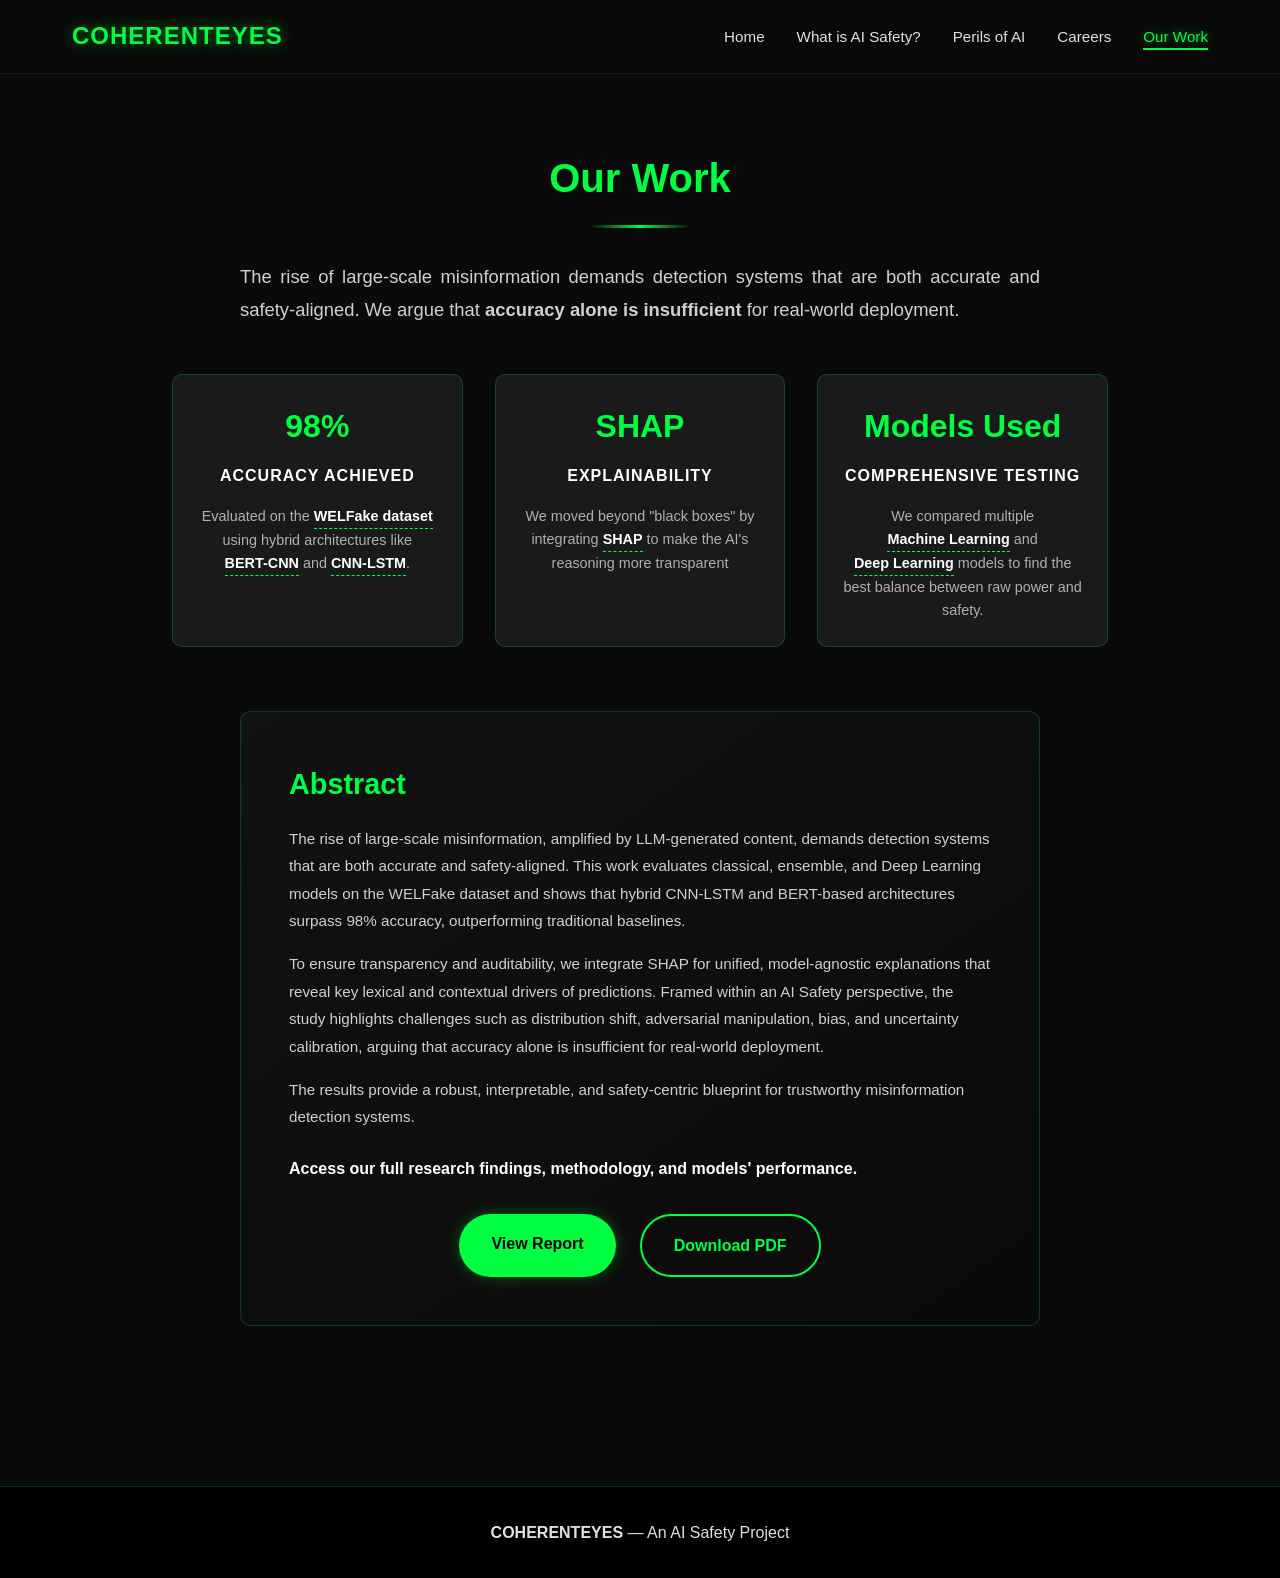
==== website/work.html @ 1b557c10 "upload website & WELFake dataset" ====
<!DOCTYPE html>
<html lang="en">
<head>
    <meta charset="UTF-8">
    <meta name="viewport" content="width=device-width, initial-scale=1.0">
    <title>Our Work - COHERENTEYES</title>
    <link rel="stylesheet" href="styles.css">
</head>
<body>

    <nav class="navbar">
        <div class="nav-container">
            <a href="index.html" class="logo">COHERENTEYES</a>
            <div class="menu-toggle">
                <div class="bar"></div>
                <div class="bar"></div>
                <div class="bar"></div>
            </div>
            <ul class="nav-links">
                <li><a href="index.html">Home</a></li>
                <li><a href="definition.html">What is AI Safety?</a></li>
                <li><a href="perils.html">Perils of AI</a></li>
                <li><a href="careers.html">Careers</a></li>
                <li><a href="work.html" class="active">Our Work</a></li>
            </ul>
        </div>
    </nav>

    <section class="content-section">
        <div class="container">
            <h2 class="section-title">Our Work</h2>
            
            <div style="max-width: 800px; margin: 0 auto; text-align: center; margin-bottom: 3rem;">
                <p class="intro-text">
                    The rise of large-scale misinformation demands detection systems that are both accurate and safety-aligned. We argue that <strong>accuracy alone is insufficient</strong> for real-world deployment.
                </p>
            </div>
    
            <div class="career-reasons-grid"> 
                
                <div class="career-reason-card" style="text-align: center;">
                    <h4 style="color: #00ff41; font-size: 2rem; margin-bottom: 0.5rem;">98%</h4>
                    <p style="color: #fff; font-weight: bold; margin-bottom: 1rem; text-transform: uppercase; letter-spacing: 1px;">Accuracy Achieved</p>
                    <p style="font-size: 0.9rem; color: #b0b0b0; line-height: 1.6;">
                        Evaluated on the 
                        <span class="term-trigger" tabindex="0">
                            WELFake dataset
                            <span class="term-panel">A large-scale dataset of 72,131 news articles used for training robust detection models.</span>
                        </span>
                        using hybrid architectures like
                        <span class="term-trigger" tabindex="0">
                            BERT-CNN
                            <span class="term-panel"><strong>BERT-CNN:</strong> A powerful model that combines BERT (for understanding language context) with CNNs (for spotting key patterns).</span>
                        </span>
                        and 
                        <span class="term-trigger" tabindex="0">
                            CNN-LSTM
                            <span class="term-panel"><strong>CNN-LSTM:</strong> A hybrid model that excels at analyzing both specific keywords and the flow of sentences over time.</span>
                        </span>.
                    </p>
                </div>
    
                <div class="career-reason-card" style="text-align: center;">
                    <h4 style="color: #00ff41; font-size: 2rem; margin-bottom: 0.5rem;">SHAP</h4>
                    <p style="color: #fff; font-weight: bold; margin-bottom: 1rem; text-transform: uppercase; letter-spacing: 1px;">Explainability</p>
                    <p style="font-size: 0.9rem; color: #b0b0b0; line-height: 1.6;">
                        We moved beyond "black boxes" by integrating 
                        <span class="term-trigger" tabindex="0">
                            SHAP
                            <span class="term-panel"><strong>SHapley Additive exPlanations:</strong> A method that highlights exactly which words or phrases caused the AI to flag an article as fake.</span>
                        </span>
                        to make the AI's reasoning more transparent
                    </p>
                </div>
    
                <div class="career-reason-card" style="text-align: center;">
                    <h4 style="color: #00ff41; font-size: 2rem; margin-bottom: 0.5rem;">Models Used</h4>
                    <p style="color: #fff; font-weight: bold; margin-bottom: 1rem; text-transform: uppercase; letter-spacing: 1px;">Comprehensive Testing</p>
                    <p style="font-size: 0.9rem; color: #b0b0b0; line-height: 1.6;">
                        We compared multiple
                        <span class="term-trigger" tabindex="0">
                            Machine Learning
                            <span class="term-panel">Classical approaches like Random Forest and SVM that are highly interpretable and fast.</span>
                        </span>
                        and 
                        <span class="term-trigger" tabindex="0">
                            Deep Learning
                            <span class="term-panel">Complex CNN and BERT-based models that offer higher accuracy but are harder to explain.</span>
                        </span>
                        models to find the best balance between raw power and safety.
                    </p>
                </div>
            </div>
    
            <div class="work-summary-container" style="margin-top: 4rem;">
                <div class="pdf-preview" style="text-align: left; background: linear-gradient(145deg, #121212, #0a0a0a); border: 1px solid rgba(0, 255, 65, 0.2); padding: 3rem;">
                    <div style="display: flex; gap: 3rem; flex-wrap: wrap; align-items: center;">
                        
                        <div style="flex: 2; min-width: 300px;">
                            <h3 style="color: #00ff41; margin-bottom: 1rem; font-size: 1.8rem;">Abstract</h3>
                            
                            <p style="margin-bottom: 1rem; line-height: 1.8; color: #d0d0d0; font-size: 0.95rem;">
                                The rise of large-scale misinformation, amplified by LLM-generated content, demands detection systems that are both accurate and safety-aligned. This work evaluates classical, ensemble, and Deep Learning models on the WELFake dataset and shows that hybrid CNN-LSTM and BERT-based architectures surpass 98% accuracy, outperforming traditional baselines.
                            </p>
                            
                            <p style="margin-bottom: 1rem; line-height: 1.8; color: #d0d0d0; font-size: 0.95rem;">
                                To ensure transparency and auditability, we integrate SHAP for unified, model-agnostic explanations that reveal key lexical and contextual drivers of predictions. Framed within an AI Safety perspective, the study highlights challenges such as distribution shift, adversarial manipulation, bias, and uncertainty calibration, arguing that accuracy alone is insufficient for real-world deployment.
                            </p>
    
                            <p style="margin-bottom: 1.5rem; line-height: 1.8; color: #d0d0d0; font-size: 0.95rem;">
                                The results provide a robust, interpretable, and safety-centric blueprint for trustworthy misinformation detection systems.
                            </p>
    
                            <p style="margin-bottom: 1rem; color: #fff; font-weight: 600;">Access our full research findings, methodology, and models' performance.</p>
                            
                            <div class="button-group" style="justify-content: flex-start; justify-content: center; margin-top: 2rem;">
                                <a href="COHERENTEYES_Report.pdf" target="_blank" class="btn-primary">View Report</a>
                                <a href="COHERENTEYES_Report.pdf" download class="btn-secondary">Download PDF</a>
                            </div>
                        </div>   
                    </div>
                </div>
            </div> 
        </div>
    </section>

    <footer class="footer">
        <div class="container">
            <p><strong>COHERENTEYES</strong> — An AI Safety Project</p>
        </div>
    </footer>
    <script src="script.js"></script>
</body>
</html>
---- website/styles.css ----
/* Reset and Base Styles */
* {
    margin: 0;
    padding: 0;
    box-sizing: border-box;
}

body {
    font-family: 'Inter', 'Segoe UI', 'Roboto', sans-serif;
    background-color: #0a0a0a;
    color: #e0e0e0;
    line-height: 1.7;
    overflow-x: hidden;
    padding-top: 80px; /* Prevent navbar from covering content on all pages */
}

/* Smooth Scrolling */
html {
    scroll-behavior: smooth;
}

/* --- NAVIGATION BAR --- */
.navbar {
    position: fixed;
    top: 0;
    left: 0;
    right: 0;
    background-color: rgba(10, 10, 10, 0.95);
    backdrop-filter: blur(10px);
    z-index: 1000;
    padding: 1rem 0;
    border-bottom: 1px solid rgba(0, 255, 65, 0.1);
    transition: all 0.3s ease;
}

.nav-container {
    max-width: 1200px;
    margin: 0 auto;
    padding: 0 2rem;
    display: flex;
    justify-content: space-between;
    align-items: center;
}

.logo {
    font-size: 1.5rem;
    font-weight: 700;
    color: #00ff41;
    letter-spacing: 1px;
    text-shadow: 0 0 15px rgba(0, 255, 65, 0.5);
    text-decoration: none;
}

.nav-links {
    display: flex;
    list-style: none;
    gap: 2rem;
}

.nav-links a {
    color: #e0e0e0;
    text-decoration: none;
    font-weight: 500;
    transition: all 0.3s ease;
    position: relative;
    font-size: 0.95rem;
}

.nav-links a:hover, .nav-links a.active {
    color: #00ff41;
    text-shadow: 0 0 10px rgba(0, 255, 65, 0.5);
}

.nav-links a::after {
    content: '';
    position: absolute;
    bottom: -5px;
    left: 0;
    width: 0;
    height: 2px;
    background: #00ff41;
    transition: width 0.3s ease;
}

.nav-links a:hover::after, .nav-links a.active::after {
    width: 100%;
}

/* Mobile Menu Toggle (Hidden on Desktop) */
.menu-toggle {
    display: none;
    flex-direction: column;
    cursor: pointer;
    gap: 6px;
}

.bar {
    width: 25px;
    height: 3px;
    background-color: #00ff41;
    border-radius: 3px;
    transition: all 0.3s ease;
}

/* --- HERO SECTION (Home Page) --- */
.hero {
    min-height: calc(100vh - 80px); /* Adjust for navbar height */
    display: flex;
    flex-direction: column;
    justify-content: center;
    align-items: center;
    text-align: center;
    padding: 2rem;
    background: linear-gradient(135deg, #0a0a0a 0%, #1a1a1a 100%);
    position: relative;
    margin-top: -20px; /* Slight offset correction */
}

.hero-content {
    max-width: 800px;
}

.hero-title {
    font-size: 4.5rem;
    font-weight: 900;
    color: #00ff41;
    margin-bottom: 1rem;
    text-shadow: 0 0 30px rgba(0, 255, 65, 0.6);
    letter-spacing: 3px;
    animation: fadeInUp 1s ease;
}

.hero-subtitle {
    font-size: 1.8rem;
    color: #00ff41;
    margin-bottom: 1rem;
    font-weight: 600;
    animation: fadeInUp 1.2s ease;
}

.hero-tagline {
    font-size: 1.2rem;
    color: #b0b0b0;
    font-weight: 300;
    animation: fadeInUp 1.4s ease;
}

/* --- SECTION BUTTONS --- */
.hero-buttons {
    display: grid;
    justify-content: center;
    gap: 1.5rem;
    margin-top: 3rem;
    animation: fadeInUp 1.6s ease; /* Fades in slightly after the text */
    grid-template-columns: repeat(2, 1fr);
}

/* Ensure buttons are consistent in size */
.hero-buttons .btn-secondary {
    min-width: 220px;
    text-align: center;
    background: rgba(0, 10, 0, 0.6); /* Slight background to make text pop over hero bg */
    backdrop-filter: blur(5px);
}

/* Hover effect specific to these buttons */
.hero-buttons .btn-secondary:hover {
    background: rgba(0, 255, 65, 0.15);
    transform: translateY(-5px);
    box-shadow: 0 0 20px rgba(0, 255, 65, 0.3);
}

/* Mobile adjustment for homepage */
@media (max-width: 768px) {
    .hero-title {
        font-size: 3rem;
    }

    .hero-subtitle {
        font-size: 1.4rem;
    }

    .hero-tagline {
        font-size: 1rem;
    }
    
    .hero-buttons {
        flex-direction: column;
        grid-template-columns: 1fr;
        justify-items: center;
        width: 100%;
    }
    
    .hero-buttons .btn-secondary {
        width: 100%;
        max-width: 300px;
    }
}

/* --- CONTENT SECTIONS --- */
.content-section {
    padding: 4rem 0;
    min-height: 80vh; /* Ensures pages feel substantial */
}

.dark-section {
    background-color: #121212;
}

.container {
    max-width: 1000px; /* Slightly narrower for readability */
    margin: 0 auto;
    padding: 0 2rem;
}

.section-title {
    font-size: 2.5rem;
    color: #00ff41;
    margin-bottom: 2rem;
    text-align: center;
    position: relative;
    padding-bottom: 1rem;
}

.section-title::after {
    content: '';
    position: absolute;
    bottom: 0;
    left: 50%;
    transform: translateX(-50%);
    width: 100px;
    height: 3px;
    background: linear-gradient(90deg, transparent, #00ff41, transparent);
}

.intro-text, .closing-text {
    font-size: 1.15rem;
    line-height: 1.8;
    margin-bottom: 2rem;
    color: #d0d0d0;
    text-align: justify;
}

/* Definition Box */
.definition-box {
    background: linear-gradient(135deg, rgba(0, 255, 65, 0.1) 0%, rgba(0, 255, 65, 0.05) 100%);
    border: 2px solid rgba(0, 255, 65, 0.3);
    border-radius: 10px;
    padding: 2rem;
    margin: 2rem 0;
    box-shadow: 0 0 20px rgba(0, 255, 65, 0.1);
}

.definition-box p {
    font-size: 1.2rem;
    line-height: 1.6;
    text-align: center;
    color: #fff;
}

/* Principles Grid */
.principles-grid {
    display: grid;
    grid-template-columns: repeat(auto-fit, minmax(280px, 1fr));
    gap: 2rem;
    margin: 3rem 0;
}

.principle-card {
    background: #1a1a1a;
    border: 1px solid rgba(0, 255, 65, 0.2);
    border-radius: 10px;
    padding: 2rem;
    text-align: center;
    transition: all 0.3s ease;

    /* Vertical centering */
    display: flex;
    flex-direction: column;
    justify-content: center; /* Pushes content to the vertical center */
    align-items: center;     /* Ensures horizontal center */
}

.principle-card:hover {
    transform: translateY(-5px);
    border-color: #00ff41;
    box-shadow: 0 10px 30px rgba(0, 255, 65, 0.2);
}

.principle-card h3 {
    color: #00ff41;
    font-size: 1.5rem;
    margin-bottom: 1rem;
}

/* Our Work - Summary Page */
.work-summary-container {
    text-align: center;
    max-width: 800px;
    margin: 0 auto;
}

.pdf-preview {
    background: #1a1a1a;
    border: 1px solid rgba(0, 255, 65, 0.3);
    border-radius: 10px;
    padding: 3rem;
    margin: 2rem 0;
    display: flex;
    flex-direction: column;
    align-items: center;
    gap: 1.5rem;
}

.pdf-icon {
    font-size: 4rem;
    color: #00ff41;
}

.button-group {
    display: flex;
    gap: 1.5rem;
    justify-content: center;
    flex-wrap: wrap;
}

.btn-primary, .btn-secondary {
    padding: 1rem 2rem;
    border-radius: 50px;
    font-weight: 700;
    text-decoration: none;
    transition: all 0.3s ease;
    display: inline-block;
}

.btn-primary {
    background: #00ff41;
    color: #000;
    box-shadow: 0 0 15px rgba(0, 255, 65, 0.3);
}

.btn-secondary {
    background: transparent;
    border: 2px solid #00ff41;
    color: #00ff41;
}

.btn-primary:hover {
    background: #fff;
    transform: translateY(-3px);
}

.btn-secondary:hover {
    background: rgba(0, 255, 65, 0.1);
    transform: translateY(-3px);
}

/* Careers Section */
.career-subsection {
    margin: 3rem 0;
}

.career-subsection h3 {
    color: #00ff41;
    font-size: 1.8rem;
    margin-bottom: 1.5rem;
}

.career-reasons-grid {
    display: grid;
    grid-template-columns: repeat(auto-fit, minmax(280px, 1fr));
    gap: 2rem;
    margin: 2rem 0;
}

.career-reason-card {
    background: #1a1a1a;
    border: 1px solid rgba(0, 255, 65, 0.2);
    border-radius: 10px;
    padding: 1.5rem;
    transition: all 0.3s ease;
}

.career-reason-card:hover {
    transform: translateY(-3px);
    border-color: #00ff41;
    box-shadow: 0 5px 20px rgba(0, 255, 65, 0.2);
}

.career-reason-card h4 {
    color: #00ff41;
    font-size: 1.2rem;
    margin-bottom: 0.8rem;
}

/* --- Force 2-Column Grid (2x2 Layout) --- */
.grid-2-col {
    grid-template-columns: repeat(2, 1fr) !important;
}

/* Ensure it still stacks into 1 column on mobile phones */
@media (max-width: 768px) {
    .grid-2-col {
        grid-template-columns: 1fr !important;
    }
}

.regional-leaders {
    margin: 2rem 0;
}

.region-card {
    background: #1a1a1a;
    border: 1px solid rgba(0, 255, 65, 0.2);
    border-radius: 10px;
    padding: 2rem;
    margin: 2rem 0;
    transition: all 0.3s ease;
}

.region-card:hover{
    transform: translateY(-3px);
    border-color: #00ff41;
    box-shadow: 0 5px 20px rgba(0, 255, 65, 0.2);
}

.region-card h4 {
    color: #00ff41;
    font-size: 1.4rem;
    margin-bottom: 1rem;
}

.region-card p {
    line-height: 1.7;
    margin-bottom: 1rem;
}

.outlook-box {
    background: linear-gradient(135deg, rgba(0, 255, 65, 0.1) 0%, rgba(0, 255, 65, 0.05) 100%);
    border: 2px solid rgba(0, 255, 65, 0.3);
    border-radius: 10px;
    padding: 2rem;
    margin: 2rem 0;
}

.outlook-box h4 {
    color: #00ff41;
    font-size: 1.4rem;
    margin-bottom: 1rem;
}

/* Footer */
.footer {
    background: #000;
    padding: 2rem 0;
    text-align: center;
    border-top: 1px solid rgba(0, 255, 65, 0.2);
    margin-top: 4rem;
}

/* --- ANIMATIONS --- */
@keyframes fadeInUp {
    from { opacity: 0; transform: translateY(30px); }
    to { opacity: 1; transform: translateY(0); }
}

@keyframes bounce {
    0%, 20%, 50%, 80%, 100% { transform: translateY(0); }
    40% { transform: translateY(-15px); }
    60% { transform: translateY(-7px); }
}

/* --- RESPONSIVE DESIGN (Mobile Nav Fix) --- */
@media (max-width: 768px) {
    .menu-toggle {
        display: flex; /* Show hamburger icon */
    }

    .nav-links {
        display: none; /* Hide links by default */
        flex-direction: column;
        position: absolute;
        top: 100%; /* Below navbar */
        left: 0;
        right: 0;
        background-color: rgba(10, 10, 10, 0.98);
        padding: 2rem;
        gap: 1.5rem;
        border-bottom: 1px solid rgba(0, 255, 65, 0.1);
        text-align: center;
    }

    .nav-links.active {
        display: flex; /* Show when toggled */
    }

    .hero-title {
        font-size: 3rem;
    }
    
    .section-title {
        font-size: 2rem;
    }
}

/* CTA Section */
.cta-section {
    text-align: center;
    margin: 4rem 0;
}

.cta-button {
    display: inline-block;
    background: #00ff41;
    color: #000;
    padding: 1.2rem 2.5rem;
    border-radius: 50px;
    font-size: 1.2rem;
    font-weight: 700;
    text-decoration: none;
    transition: all 0.3s ease;
    box-shadow: 0 5px 20px rgba(0, 255, 65, 0.3);
}

.cta-button:hover {
    transform: translateY(-3px) scale(1.05);
    box-shadow: 0 10px 30px rgba(0, 255, 65, 0.5);
    text-shadow: 0 0 10px rgba(0, 0, 0, 0.5);
}

.cta-description {
    margin-top: 1rem;
    color: #b0b0b0;
    font-size: 1rem;
}

/* Perils Horizontal Layout with Images */
.peril-horizontal {
    display: flex;
    gap: 3rem;
    align-items: center;
    margin: 3rem 0;
    padding: 2rem;
    background: #1a1a1a;
    border: 1px solid rgba(255, 255, 255, 0.1);
    border-radius: 15px;
    transition: all 0.3s ease;
}

.peril-horizontal:hover {
    border-color: rgba(0, 255, 65, 0.4);
    box-shadow: 0 10px 30px rgba(0, 255, 65, 0.15);
}

.peril-horizontal.reverse {
    flex-direction: row-reverse;
}

.peril-image-container {
    flex: 0 0 300px;
    min-width: 300px;
}

.peril-image {
    width: 100%;
    height: auto;
    border-radius: 10px;
    box-shadow: 0 5px 20px rgba(0, 0, 0, 0.5);
    border: 2px solid rgba(0, 255, 65, 0.2);
}

.peril-content {
    flex: 1;
}

.peril-horizontal h3 {
    color: #00ff41;
    font-size: 1.8rem;
    margin-bottom: 1rem;
}

.peril-description {
    font-size: 1.05rem;
    line-height: 1.7;
    margin-bottom: 1rem;
    text-align: justify;
}

.peril-example, .peril-stats {
    background: rgba(0, 255, 65, 0.05);
    border-left: 3px solid #00ff41;
    padding: 1rem;
    margin: 1rem 0;
    font-size: 0.95rem;
}

.peril-insight {
    font-style: italic;
    color: #b0b0b0;
    margin-top: 1rem;
}

.sectors-affected, .bias-types {
    margin: 1rem 0;
}

.sectors-affected ul {
    list-style: none;
    padding-left: 1rem;
}

.sectors-affected li {
    margin: 0.5rem 0;
    padding-left: 1.5rem;
    position: relative;
}

.sectors-affected li::before {
    content: '▸';
    color: #00ff41;
    position: absolute;
    left: 0;
}

.highlighted-peril-horizontal {
    border: 2px solid rgba(0, 255, 65, 0.4);
    background: linear-gradient(135deg, rgba(0, 255, 65, 0.05) 0%, rgba(0, 255, 65, 0.02) 100%);
}

.connection-box {
    background: rgba(0, 255, 65, 0.1);
    border: 1px solid rgba(0, 255, 65, 0.3);
    border-radius: 5px;
    padding: 1rem;
    margin-top: 1rem;
}

/* Text Tweaks */
.large-text {
    font-size: 1.3rem;
    text-align: center;
    max-width: 800px;
    margin: 0 auto 2rem auto;
}

.text-center {
    text-align: center;
}

.divider {
    border: 0;
    height: 1px;
    background-image: linear-gradient(to right, rgba(0, 0, 0, 0), rgba(0, 255, 65, 0.3), rgba(0, 0, 0, 0));
    margin: 4rem 0;
}

/* The Pivot Box (Bridge) */
.pivot-box {
    background: linear-gradient(135deg, #002209 0%, #000 100%);
    border-left: 5px solid #00ff41;
    padding: 3rem;
    margin: 4rem 0;
    border-radius: 0 10px 10px 0;
    position: relative;
}

.pivot-box h2 {
    color: #fff;
    font-size: 2rem;
    margin-bottom: 1rem;
}

.pivot-box p {
    font-size: 1.2rem;
    color: #e0e0e0;
    max-width: 800px;
}

/* Updated Definition Box */
.def-lead {
    font-size: 1.2 rem !important;
    font-weight: 300;
}

.visual-img {
    width: 100%;
    border-radius: 10px;
    border: 1px solid rgba(0, 255, 65, 0.2);
    box-shadow: 0 10px 30px rgba(0,0,0,0.5);
}

/* Updated Principle Cards */
.card-icon {
    font-size: 2.5rem;
    margin-bottom: 1rem;
}

.tech-term {
    font-size: 0.85rem;
    text-transform: uppercase;
    letter-spacing: 1px;
    color: #00ff41;
    margin-bottom: 0.5rem;
    opacity: 0.8;
}

.feature-panel {
    display: flex;
    gap: 3rem;
    align-items: center;
    margin: 3rem 0;
    padding: 2rem;
    background: #1a1a1a;
    border: 1px solid rgba(255, 255, 255, 0.1);
    border-radius: 15px;
    transition: all 0.3s ease;
}

.feature-panel:hover {
    border-color: rgba(0, 255, 65, 0.4);
    box-shadow: 0 10px 30px rgba(0, 255, 65, 0.15);
}

.feature-panel.reverse {
    flex-direction: row-reverse;
}

.feature-image-container {
    flex: 0 0 300px;
    min-width: 300px;
}

.feature-image {
    width: 100%;
    height: auto;
    border-radius: 10px;
    box-shadow: 0 5px 20px rgba(0, 0, 0, 0.5);
    border: 2px solid rgba(0, 255, 65, 0.2);
}

.feature-content {
    flex: 1;
}

.feature-panel h3 {
    color: #00ff41;
    font-size: 1.8rem;
    margin-bottom: 1rem;
}

.feature-description {
    font-size: 1.05rem;
    line-height: 1.7;
    margin-bottom: 1rem;
    text-align: justify;
    color: #d0d0d0;
}

/* --- MOBILE RESPONSIVENESS FOR PANELS --- */
@media (max-width: 768px) {
    .feature-panel, 
    .feature-panel.reverse {
        flex-direction: column !important;
        gap: 1.5rem;
        padding: 1.5rem;
    }

    .feature-image-container {
        flex: 1;
        min-width: 100%;
        width: 100%;
    }
    
    .feature-panel h3 {
        font-size: 1.5rem;
        text-align: center;
    }
    
    .feature-description {
        text-align: left;
    }
}

/* Styling for hyperlinks */
.caption-link {
    color: #b0b0b0;          /* Matches your caption text color */
    text-decoration: underline;
    text-decoration-color: rgba(0, 255, 65, 0.3); /* Subtle green underline */
    transition: all 0.3s ease;
}

.caption-link:hover {
    color: #00ff41;          /* Neon green on hover */
    text-shadow: 0 0 5px rgba(0, 255, 65, 0.5);
}

/* --- DEFINITION TOOLTIPS --- */

.term-trigger {
    position: relative;
    cursor: help;
    color: #fff;
    font-weight: 600;
    border-bottom: 1px dashed #00ff41;
    transition: all 0.3s ease;
    display: inline-block;
}

.term-trigger:hover,
.term-trigger:focus { /* Adds support for Tapping on Mobile */
    color: #00ff41;
    text-shadow: 0 0 8px rgba(0, 255, 65, 0.4);
    outline: none; /* Removes the blue border on some phones */
}

/* The hidden panel */
.term-panel {
    visibility: hidden;
    opacity: 0;
    position: absolute;
    bottom: 140%; /* Moved up slightly so your finger doesn't cover it */
    left: 50%;
    transform: translateX(-50%) translateY(10px);
    
    /* Panel Styling */
    width: 250px;
    background: rgba(10, 10, 10, 0.98);
    border: 1px solid #00ff41;
    padding: 1rem;
    border-radius: 8px;
    box-shadow: 0 0 20px rgba(0, 255, 65, 0.2);
    z-index: 1000; /* High Z-index to sit on top of everything */
    pointer-events: none; /* Prevents the tooltip itself from capturing clicks */
    
    /* Text Styling */
    color: #e0e0e0;
    font-size: 0.85rem;
    font-weight: 400;
    line-height: 1.5;
    text-align: center;
    text-shadow: none;
    
    transition: all 0.3s cubic-bezier(0.175, 0.885, 0.32, 1.275);
}

/* The Arrow */
.term-panel::after {
    content: "";
    position: absolute;
    top: 100%;
    left: 50%;
    margin-left: -5px;
    border-width: 5px;
    border-style: solid;
    border-color: #00ff41 transparent transparent transparent;
}

/* SHOW PANEL on Hover OR Focus (Tap) */
.term-trigger:hover .term-panel,
.term-trigger:focus .term-panel {
    visibility: visible;
    opacity: 1;
    transform: translateX(-50%) translateY(0);
}

/* --- MOBILE SPECIFIC FIXES --- */
@media (max-width: 768px) {
    .term-panel {
        width: 200px; /* Narrower width for small screens */
        font-size: 0.8rem; /* Slightly smaller text */
        padding: 0.8rem;
    }
}
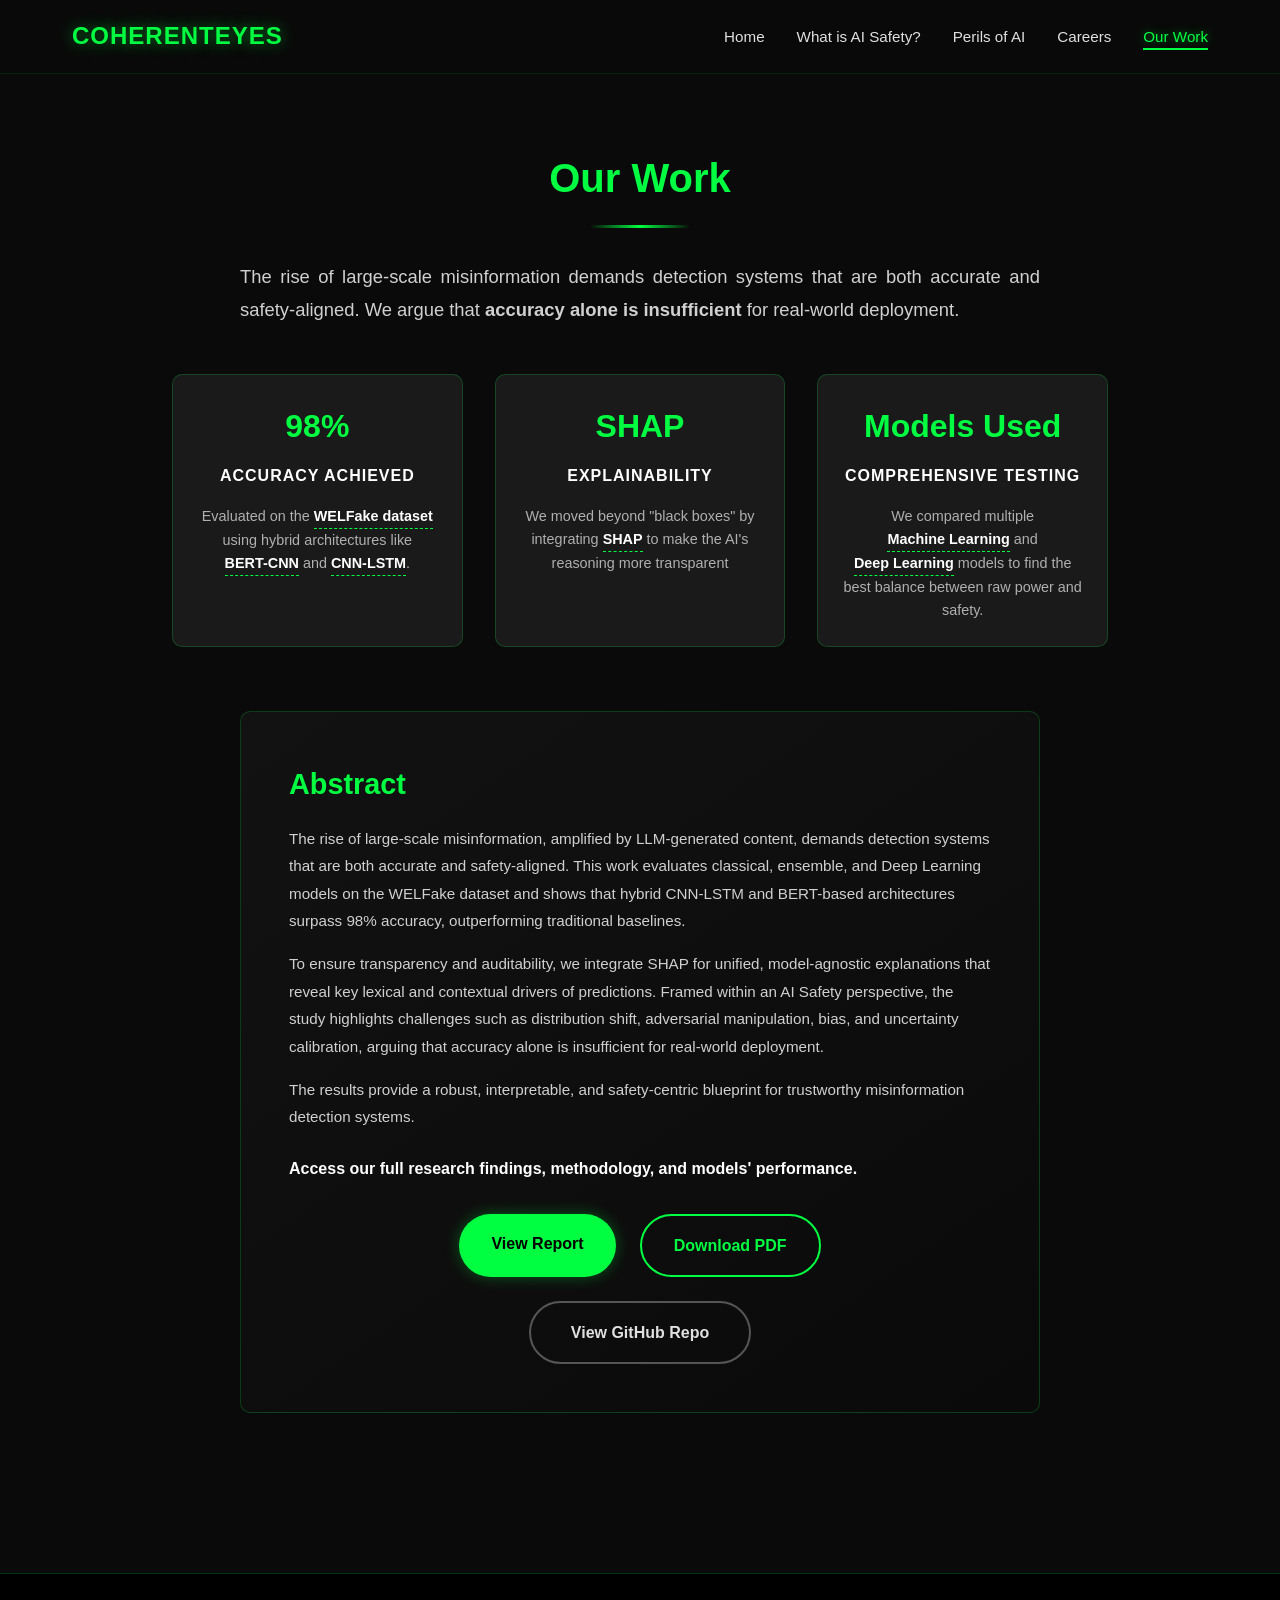
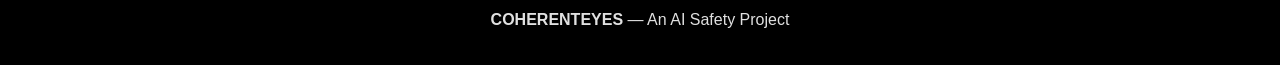
==== commit 9fe16b36: "add access to github repo" ====
--- a/website/work.html
+++ b/website/work.html
@@ -117,6 +117,12 @@
                                 <a href="COHERENTEYES_Report.pdf" target="_blank" class="btn-primary">View Report</a>
                                 <a href="COHERENTEYES_Report.pdf" download class="btn-secondary">Download PDF</a>
                             </div>
+
+                            <div style="margin-top: 1.5rem; width: 100%; display: flex; justify-content: center;">
+                                <a href="https://github.com/coherenteyes/aisafety-fakenews.git" target="_blank" class="btn-github">
+                                    View GitHub Repo
+                                </a>
+                            </div>
                         </div>   
                     </div>
                 </div>
--- a/website/styles.css
+++ b/website/styles.css
@@ -173,7 +173,7 @@
 /* Mobile adjustment for homepage */
 @media (max-width: 768px) {
     .hero-title {
-        font-size: 3rem;
+        font-size: 2.5rem;
     }
 
     .hero-subtitle {
@@ -353,6 +353,31 @@
 .btn-secondary:hover {
     background: rgba(0, 255, 65, 0.1);
     transform: translateY(-3px);
+}
+
+/* --- GITHUB BUTTON --- */
+.btn-github {
+    padding: 1rem 2.5rem; /* Slightly wider than standard buttons */
+    border-radius: 50px;
+    font-weight: 700;
+    text-decoration: none;
+    transition: all 0.3s ease;
+    display: inline-block;
+    
+    /* Default State: Clean White (distinguishes code from report) */
+    background: transparent;
+    border: 2px solid rgba(255, 255, 255, 0.3); 
+    color: #e0e0e0;
+}
+
+/* Hover State: Neon Green Glow */
+.btn-github:hover {
+    border-color: #00ff41;
+    color: #00ff41;
+    background: rgba(0, 255, 65, 0.05);
+    box-shadow: 0 0 20px rgba(0, 255, 65, 0.2);
+    transform: translateY(-3px);
+    text-shadow: 0 0 8px rgba(0, 255, 65, 0.4);
 }
 
 /* Careers Section */
@@ -492,10 +517,6 @@
 
     .nav-links.active {
         display: flex; /* Show when toggled */
-    }
-
-    .hero-title {
-        font-size: 3rem;
     }
     
     .section-title {
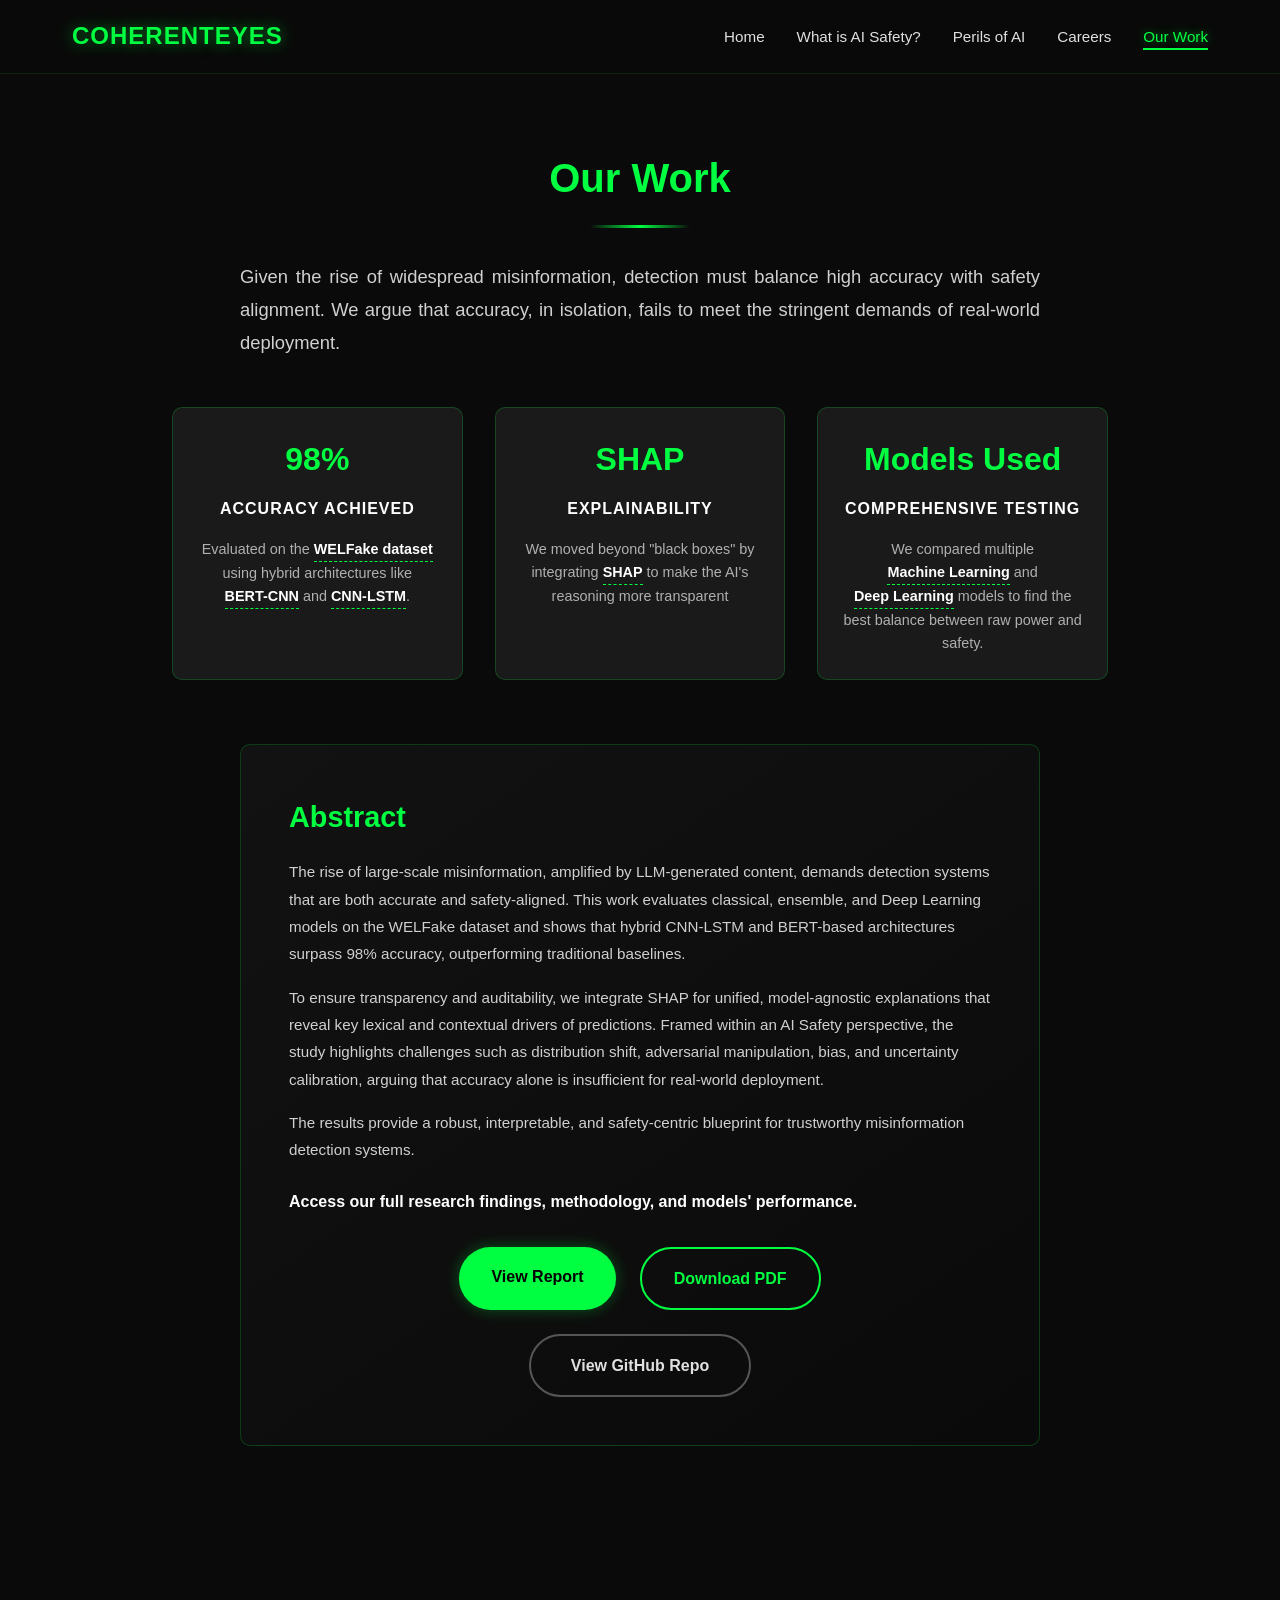
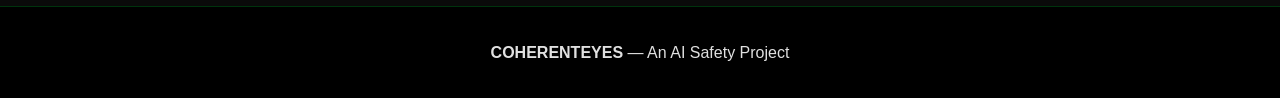
==== commit 0905d439: "change description" ====
--- a/website/work.html
+++ b/website/work.html
@@ -32,7 +32,8 @@
             
             <div style="max-width: 800px; margin: 0 auto; text-align: center; margin-bottom: 3rem;">
                 <p class="intro-text">
-                    The rise of large-scale misinformation demands detection systems that are both accurate and safety-aligned. We argue that <strong>accuracy alone is insufficient</strong> for real-world deployment.
+                    Given the rise of widespread misinformation, detection must balance high accuracy with safety alignment. 
+                    We argue that accuracy, in isolation, fails to meet the stringent demands of real-world deployment.
                 </p>
             </div>
     
